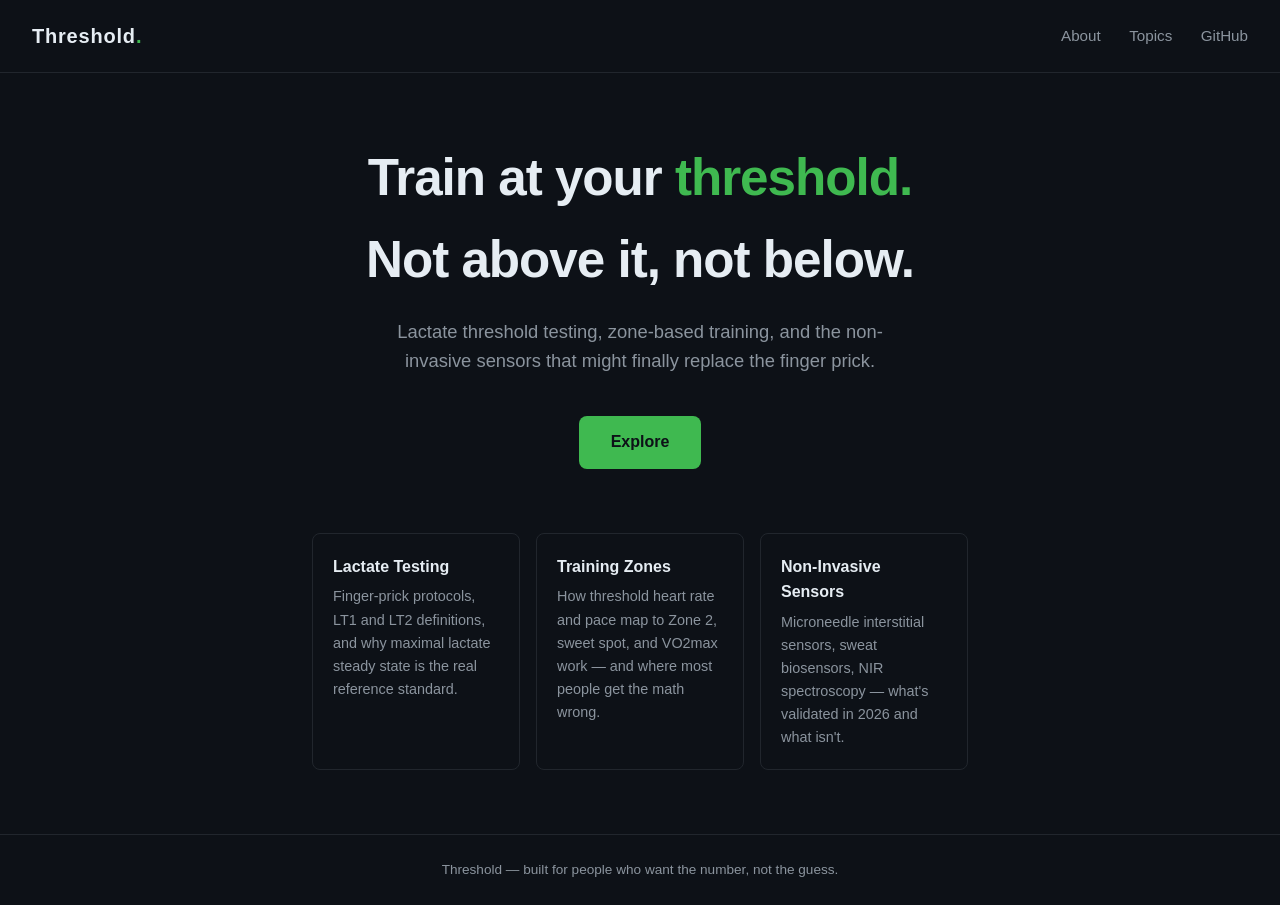
==== index.html @ e8a2cbba "Initial Threshold landing page — lactate threshold focus" ====
<!DOCTYPE html>
<html lang="en">
<head>
  <meta charset="UTF-8">
  <meta name="viewport" content="width=device-width, initial-scale=1.0">
  <title>Threshold</title>
  <meta name="description" content="Lactate threshold testing, training zones, and the science of going faster without burning out.">
  <style>
    :root {
      --bg: #0d1117;
      --fg: #e6edf3;
      --muted: #8b949e;
      --accent: #3fb950;
      --line: #21262d;
    }
    * { margin: 0; padding: 0; box-sizing: border-box; }
    body {
      font-family: -apple-system, BlinkMacSystemFont, 'Segoe UI', Helvetica, Arial, sans-serif;
      background: var(--bg);
      color: var(--fg);
      line-height: 1.6;
      min-height: 100vh;
      display: flex;
      flex-direction: column;
    }
    header {
      border-bottom: 1px solid var(--line);
      padding: 1.25rem 2rem;
      display: flex;
      justify-content: space-between;
      align-items: center;
    }
    .logo {
      font-weight: 700;
      font-size: 1.25rem;
      letter-spacing: 0.04em;
    }
    .logo span { color: var(--accent); }
    nav a {
      color: var(--muted);
      text-decoration: none;
      margin-left: 1.5rem;
      font-size: 0.95rem;
    }
    nav a:hover { color: var(--fg); }
    main {
      flex: 1;
      max-width: 720px;
      margin: 0 auto;
      padding: 4rem 2rem;
      text-align: center;
    }
    h1 {
      font-size: clamp(2rem, 5vw, 3.2rem);
      font-weight: 800;
      letter-spacing: -0.02em;
      margin-bottom: 1rem;
    }
    h1 em {
      font-style: normal;
      color: var(--accent);
    }
    .sub {
      color: var(--muted);
      font-size: 1.15rem;
      max-width: 540px;
      margin: 0 auto 2.5rem;
    }
    .cta {
      display: inline-block;
      background: var(--accent);
      color: #0d1117;
      font-weight: 700;
      padding: 0.85rem 2rem;
      border-radius: 8px;
      text-decoration: none;
      font-size: 1rem;
      transition: transform 0.15s ease, box-shadow 0.15s ease;
    }
    .cta:hover {
      transform: translateY(-2px);
      box-shadow: 0 8px 24px rgba(63, 185, 80, 0.25);
    }
    .topics {
      display: grid;
      grid-template-columns: repeat(auto-fit, minmax(200px, 1fr));
      gap: 1rem;
      margin-top: 4rem;
      text-align: left;
    }
    .topic {
      border: 1px solid var(--line);
      border-radius: 8px;
      padding: 1.25rem;
    }
    .topic h3 {
      font-size: 1rem;
      margin-bottom: 0.4rem;
    }
    .topic p {
      color: var(--muted);
      font-size: 0.9rem;
    }
    footer {
      border-top: 1px solid var(--line);
      padding: 1.5rem 2rem;
      color: var(--muted);
      font-size: 0.85rem;
      text-align: center;
    }
  </style>
</head>
<body>
  <header>
    <div class="logo">Threshold<span>.</span></div>
    <nav>
      <a href="#about">About</a>
      <a href="#topics">Topics</a>
      <a href="https://github.com/ageoffron/Threshold">GitHub</a>
    </nav>
  </header>
  <main>
    <h1>Train at your <em>threshold.</em><br>Not above it, not below.</h1>
    <p class="sub">Lactate threshold testing, zone-based training, and the non-invasive sensors that might finally replace the finger prick.</p>
    <a class="cta" href="#topics">Explore</a>
    <div class="topics" id="topics">
      <div class="topic">
        <h3>Lactate Testing</h3>
        <p>Finger-prick protocols, LT1 and LT2 definitions, and why maximal lactate steady state is the real reference standard.</p>
      </div>
      <div class="topic">
        <h3>Training Zones</h3>
        <p>How threshold heart rate and pace map to Zone 2, sweet spot, and VO2max work — and where most people get the math wrong.</p>
      </div>
      <div class="topic">
        <h3>Non-Invasive Sensors</h3>
        <p>Microneedle interstitial sensors, sweat biosensors, NIR spectroscopy — what's validated in 2026 and what isn't.</p>
      </div>
    </div>
  </main>
  <footer>Threshold — built for people who want the number, not the guess.</footer>
</body>
</html>
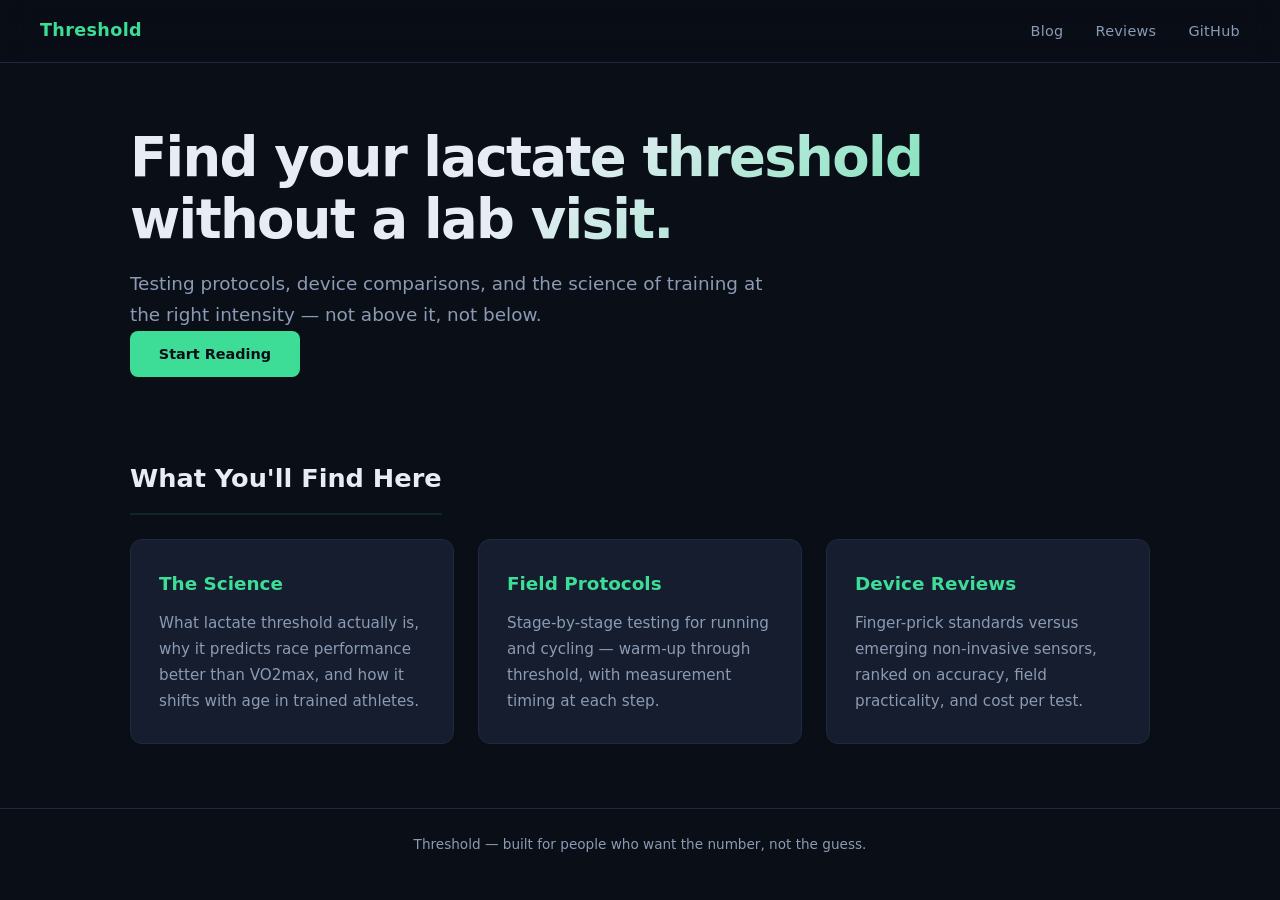
==== commit 86cebe56: "Rebuild homepage as clean landing; add interactive Chart.js lactate curve to blog post" ====
--- a/index.html
+++ b/index.html
@@ -4,140 +4,41 @@
   <meta charset="UTF-8">
   <meta name="viewport" content="width=device-width, initial-scale=1.0">
   <title>Threshold</title>
-  <meta name="description" content="Lactate threshold testing, training zones, and the science of going faster without burning out.">
-  <style>
-    :root {
-      --bg: #0d1117;
-      --fg: #e6edf3;
-      --muted: #8b949e;
-      --accent: #3fb950;
-      --line: #21262d;
-    }
-    * { margin: 0; padding: 0; box-sizing: border-box; }
-    body {
-      font-family: -apple-system, BlinkMacSystemFont, 'Segoe UI', Helvetica, Arial, sans-serif;
-      background: var(--bg);
-      color: var(--fg);
-      line-height: 1.6;
-      min-height: 100vh;
-      display: flex;
-      flex-direction: column;
-    }
-    header {
-      border-bottom: 1px solid var(--line);
-      padding: 1.25rem 2rem;
-      display: flex;
-      justify-content: space-between;
-      align-items: center;
-    }
-    .logo {
-      font-weight: 700;
-      font-size: 1.25rem;
-      letter-spacing: 0.04em;
-    }
-    .logo span { color: var(--accent); }
-    nav a {
-      color: var(--muted);
-      text-decoration: none;
-      margin-left: 1.5rem;
-      font-size: 0.95rem;
-    }
-    nav a:hover { color: var(--fg); }
-    main {
-      flex: 1;
-      max-width: 720px;
-      margin: 0 auto;
-      padding: 4rem 2rem;
-      text-align: center;
-    }
-    h1 {
-      font-size: clamp(2rem, 5vw, 3.2rem);
-      font-weight: 800;
-      letter-spacing: -0.02em;
-      margin-bottom: 1rem;
-    }
-    h1 em {
-      font-style: normal;
-      color: var(--accent);
-    }
-    .sub {
-      color: var(--muted);
-      font-size: 1.15rem;
-      max-width: 540px;
-      margin: 0 auto 2.5rem;
-    }
-    .cta {
-      display: inline-block;
-      background: var(--accent);
-      color: #0d1117;
-      font-weight: 700;
-      padding: 0.85rem 2rem;
-      border-radius: 8px;
-      text-decoration: none;
-      font-size: 1rem;
-      transition: transform 0.15s ease, box-shadow 0.15s ease;
-    }
-    .cta:hover {
-      transform: translateY(-2px);
-      box-shadow: 0 8px 24px rgba(63, 185, 80, 0.25);
-    }
-    .topics {
-      display: grid;
-      grid-template-columns: repeat(auto-fit, minmax(200px, 1fr));
-      gap: 1rem;
-      margin-top: 4rem;
-      text-align: left;
-    }
-    .topic {
-      border: 1px solid var(--line);
-      border-radius: 8px;
-      padding: 1.25rem;
-    }
-    .topic h3 {
-      font-size: 1rem;
-      margin-bottom: 0.4rem;
-    }
-    .topic p {
-      color: var(--muted);
-      font-size: 0.9rem;
-    }
-    footer {
-      border-top: 1px solid var(--line);
-      padding: 1.5rem 2rem;
-      color: var(--muted);
-      font-size: 0.85rem;
-      text-align: center;
-    }
-  </style>
+  <meta name="description" content="Find your lactate threshold without a lab visit. Testing methods, device reviews, and training science.">
+  <link rel="stylesheet" href="styles.css">
 </head>
 <body>
+  <nav>
+    <a href="index.html">Threshold</a>
+    <a href="blog.html">Blog</a>
+    <a href="reviews.html">Reviews</a>
+    <a href="https://github.com/ageoffron/Threshold">GitHub</a>
+  </nav>
+
   <header>
-    <div class="logo">Threshold<span>.</span></div>
-    <nav>
-      <a href="#about">About</a>
-      <a href="#topics">Topics</a>
-      <a href="https://github.com/ageoffron/Threshold">GitHub</a>
-    </nav>
+    <h1>Find your lactate threshold<br>without a lab visit.</h1>
+    <p>Testing protocols, device comparisons, and the science of training at the right intensity — not above it, not below.</p>
+    <a class="btn" href="blog.html">Start Reading</a>
   </header>
-  <main>
-    <h1>Train at your <em>threshold.</em><br>Not above it, not below.</h1>
-    <p class="sub">Lactate threshold testing, zone-based training, and the non-invasive sensors that might finally replace the finger prick.</p>
-    <a class="cta" href="#topics">Explore</a>
-    <div class="topics" id="topics">
-      <div class="topic">
-        <h3>Lactate Testing</h3>
-        <p>Finger-prick protocols, LT1 and LT2 definitions, and why maximal lactate steady state is the real reference standard.</p>
+
+  <section>
+    <h2>What You'll Find Here</h2>
+    <div class="card-grid">
+      <div class="card">
+        <h3>The Science</h3>
+        <p>What lactate threshold actually is, why it predicts race performance better than VO2max, and how it shifts with age in trained athletes.</p>
       </div>
-      <div class="topic">
-        <h3>Training Zones</h3>
-        <p>How threshold heart rate and pace map to Zone 2, sweet spot, and VO2max work — and where most people get the math wrong.</p>
+      <div class="card">
+        <h3>Field Protocols</h3>
+        <p>Stage-by-stage testing for running and cycling — warm-up through threshold, with measurement timing at each step.</p>
       </div>
-      <div class="topic">
-        <h3>Non-Invasive Sensors</h3>
-        <p>Microneedle interstitial sensors, sweat biosensors, NIR spectroscopy — what's validated in 2026 and what isn't.</p>
+      <div class="card">
+        <h3>Device Reviews</h3>
+        <p>Finger-prick standards versus emerging non-invasive sensors, ranked on accuracy, field practicality, and cost per test.</p>
       </div>
     </div>
-  </main>
-  <footer>Threshold — built for people who want the number, not the guess.</footer>
+  </section>
+
+  <footer style="border-top:1px solid var(--border);padding:1.5rem 2.5rem;color:var(--text-muted);font-size:0.85rem;text-align:center;">Threshold — built for people who want the number, not the guess.</footer>
 </body>
 </html>
--- a/styles.css
+++ b/styles.css
@@ -0,0 +1,366 @@
+/* Threshold — lactate threshold testing & sensor landscape */
+:root {
+  --bg: #0a0e17;
+  --bg-elevated: #111827;
+  --bg-card: #151d2e;
+  --border: #1e2a3f;
+  --text: #e8edf5;
+  --text-muted: #8b9bb4;
+  --accent: #3ddc97;
+  --accent-dim: rgba(61, 220, 151, 0.12);
+  --accent-hover: #5ae8a8;
+  --danger: #ff6b6b;
+  --warning: #f5a623;
+  --radius: 12px;
+  --radius-sm: 8px;
+  --shadow: 0 4px 24px rgba(0, 0, 0, 0.35);
+  --font: 'Segoe UI', system-ui, -apple-system, sans-serif;
+  --mono: 'SF Mono', 'Fira Code', ui-monospace, monospace;
+}
+
+* { margin: 0; padding: 0; box-sizing: border-box; }
+
+html { scroll-behavior: smooth; }
+
+body {
+  font-family: var(--font);
+  background: var(--bg);
+  color: var(--text);
+  line-height: 1.7;
+  min-height: 100vh;
+}
+
+/* ── Nav ─────────────────────────────────────────────── */
+nav {
+  position: sticky;
+  top: 0;
+  z-index: 100;
+  display: flex;
+  align-items: center;
+  gap: 2rem;
+  padding: 1rem 2.5rem;
+  background: rgba(10, 14, 23, 0.85);
+  backdrop-filter: blur(14px);
+  border-bottom: 1px solid var(--border);
+}
+
+nav a {
+  color: var(--text-muted);
+  text-decoration: none;
+  font-size: 0.9rem;
+  font-weight: 500;
+  letter-spacing: 0.02em;
+  transition: color 0.2s;
+}
+
+nav a:first-child {
+  color: var(--accent);
+  font-weight: 700;
+  font-size: 1.1rem;
+  margin-right: auto;
+}
+
+nav a:hover { color: var(--text); }
+
+/* ── Header ──────────────────────────────────────────── */
+header {
+  max-width: 1100px;
+  margin: 0 auto;
+  padding: 4rem 2.5rem 2.5rem;
+}
+
+header h1 {
+  font-size: clamp(2.2rem, 5vw, 3.4rem);
+  font-weight: 800;
+  letter-spacing: -0.03em;
+  line-height: 1.15;
+  background: linear-gradient(135deg, var(--text) 40%, var(--accent));
+  -webkit-background-clip: text;
+  background-clip: text;
+  -webkit-text-fill-color: transparent;
+}
+
+header p {
+  margin-top: 1rem;
+  color: var(--text-muted);
+  font-size: 1.15rem;
+  max-width: 640px;
+}
+
+/* ── Sections ────────────────────────────────────────── */
+section {
+  max-width: 1100px;
+  margin: 0 auto;
+  padding: 2.5rem 2.5rem 4rem;
+}
+
+section h2 {
+  font-size: 1.6rem;
+  font-weight: 700;
+  margin-bottom: 1.5rem;
+  padding-bottom: 0.75rem;
+  border-bottom: 2px solid var(--accent-dim);
+  display: inline-block;
+}
+
+/* ── Cards ───────────────────────────────────────────── */
+.card-grid {
+  display: grid;
+  grid-template-columns: repeat(auto-fit, minmax(280px, 1fr));
+  gap: 1.5rem;
+}
+
+.card {
+  background: var(--bg-card);
+  border: 1px solid var(--border);
+  border-radius: var(--radius);
+  padding: 1.75rem;
+  transition: transform 0.25s, border-color 0.25s, box-shadow 0.25s;
+}
+
+.card:hover {
+  transform: translateY(-4px);
+  border-color: var(--accent);
+  box-shadow: var(--shadow);
+}
+
+.card h3 {
+  color: var(--accent);
+  font-size: 1.15rem;
+  margin-bottom: 0.75rem;
+}
+
+.card p { color: var(--text-muted); font-size: 0.95rem; }
+
+/* ── Device review cards ─────────────────────────────── */
+.review-grid {
+  display: grid;
+  grid-template-columns: repeat(auto-fit, minmax(300px, 1fr));
+  gap: 1.75rem;
+}
+
+.device-card {
+  background: var(--bg-card);
+  border: 1px solid var(--border);
+  border-radius: var(--radius);
+  padding: 2rem;
+  transition: border-color 0.25s, box-shadow 0.25s;
+  cursor: pointer;
+}
+
+.device-card:hover {
+  border-color: var(--accent);
+  box-shadow: var(--shadow);
+}
+
+.device-card.expanded { border-color: var(--accent); }
+
+.device-header {
+  display: flex;
+  align-items: center;
+  justify-content: space-between;
+  margin-bottom: 0.75rem;
+}
+
+.device-header h2 {
+  font-size: 1.35rem;
+  border: none;
+  padding: 0;
+  margin: 0;
+}
+
+.badge {
+  font-size: 0.7rem;
+  font-weight: 700;
+  text-transform: uppercase;
+  letter-spacing: 0.08em;
+  padding: 0.3rem 0.7rem;
+  border-radius: 100px;
+  background: var(--accent-dim);
+  color: var(--accent);
+}
+
+.badge:nth-of-type(2) { background: rgba(245, 166, 35, 0.15); color: var(--warning); }
+
+.tagline {
+  color: var(--text-muted);
+  font-size: 0.95rem;
+  margin-bottom: 1.25rem;
+}
+
+.specs {
+  list-style: none;
+  margin-bottom: 1.5rem;
+}
+
+.specs li {
+  display: flex;
+  justify-content: space-between;
+  padding: 0.5rem 0;
+  border-bottom: 1px solid var(--border);
+  font-size: 0.9rem;
+}
+
+.specs .pending { color: var(--text-muted); font-style: italic; }
+
+.affiliate { text-align: center; }
+
+.btn {
+  display: inline-block;
+  padding: 0.7rem 1.8rem;
+  background: var(--accent);
+  color: var(--bg);
+  font-weight: 700;
+  font-size: 0.9rem;
+  text-decoration: none;
+  border-radius: var(--radius-sm);
+  transition: background 0.2s, transform 0.2s;
+}
+
+.btn:hover {
+  background: var(--accent-hover);
+  transform: translateY(-2px);
+}
+
+.affiliate small {
+  display: block;
+  margin-top: 0.6rem;
+  color: var(--text-muted);
+  font-size: 0.7rem;
+}
+
+.device-card.placeholder {
+  border-style: dashed;
+  opacity: 0.5;
+  cursor: default;
+}
+
+.device-card.placeholder:hover {
+  transform: none;
+  border-color: var(--border);
+  box-shadow: none;
+}
+
+/* ── Blog ────────────────────────────────────────────── */
+.blog-list { display: flex; flex-direction: column; gap: 1.5rem; }
+
+.blog-post {
+  background: var(--bg-card);
+  border: 1px solid var(--border);
+  border-radius: var(--radius);
+  padding: 2rem;
+  transition: border-color 0.25s;
+}
+
+.blog-post:hover { border-color: var(--accent); }
+
+.blog-post a { text-decoration: none; color: inherit; }
+
+.blog-post h2 {
+  font-size: 1.4rem;
+  border: none;
+  padding: 0;
+  margin-bottom: 0.5rem;
+  color: var(--text);
+}
+
+.blog-post time {
+  color: var(--accent);
+  font-size: 0.85rem;
+  font-weight: 600;
+}
+
+.blog-post p {
+  color: var(--text-muted);
+  margin-top: 0.75rem;
+}
+
+.blog-post.placeholder { opacity: 0.45; }
+
+/* ── Blog post template ──────────────────────────────── */
+.post-header {
+  max-width: 760px;
+  margin: 0 auto;
+  padding: 4rem 2.5rem 2rem;
+}
+
+.post-header h1 {
+  font-size: clamp(1.8rem, 4vw, 2.6rem);
+  font-weight: 800;
+  letter-spacing: -0.02em;
+  line-height: 1.2;
+}
+
+.post-header time {
+  color: var(--accent);
+  font-size: 0.9rem;
+  font-weight: 600;
+}
+
+.post-body {
+  max-width: 760px;
+  margin: 0 auto;
+  padding: 0 2.5rem 4rem;
+}
+
+.post-body h2 {
+  font-size: 1.35rem;
+  margin: 2.5rem 0 1rem;
+  border: none;
+  padding: 0;
+  color: var(--accent);
+}
+
+.post-body p { margin-bottom: 1.25rem; color: var(--text-muted); }
+
+.post-body .lede {
+  font-size: 1.2rem;
+  color: var(--text);
+  font-weight: 500;
+  line-height: 1.6;
+}
+
+.callout {
+  background: var(--accent-dim);
+  border-left: 4px solid var(--accent);
+  border-radius: 0 var(--radius-sm) var(--radius-sm) 0;
+  padding: 1.25rem 1.5rem;
+  margin: 1.5rem 0;
+  color: var(--text);
+}
+
+.post-body footer {
+  margin-top: 3rem;
+  padding-top: 1.5rem;
+  border-top: 1px solid var(--border);
+}
+
+.post-body footer a {
+  color: var(--accent);
+  text-decoration: none;
+  font-weight: 600;
+}
+
+.post-body footer a:hover { text-decoration: underline; }
+
+/* ── Chart container ─────────────────────────────────── */
+.chart-container {
+  background: var(--bg-elevated);
+  border: 1px solid var(--border);
+  border-radius: var(--radius);
+  padding: 1.5rem;
+  margin: 1.5rem 0;
+}
+
+/* ── Responsive ──────────────────────────────────────── */
+@media (max-width: 768px) {
+  nav { padding: 1rem 1.25rem; gap: 1rem; flex-wrap: wrap; }
+  header, section { padding-left: 1.25rem; padding-right: 1.25rem; }
+  .post-header, .post-body { padding-left: 1.25rem; padding-right: 1.25rem; }
+}
+
+/* ── Scrollbar ───────────────────────────────────────── */
+::-webkit-scrollbar { width: 8px; }
+::-webkit-scrollbar-track { background: var(--bg); }
+::-webkit-scrollbar-thumb { background: var(--border); border-radius: 4px; }
+::-webkit-scrollbar-thumb:hover { background: var(--text-muted); }
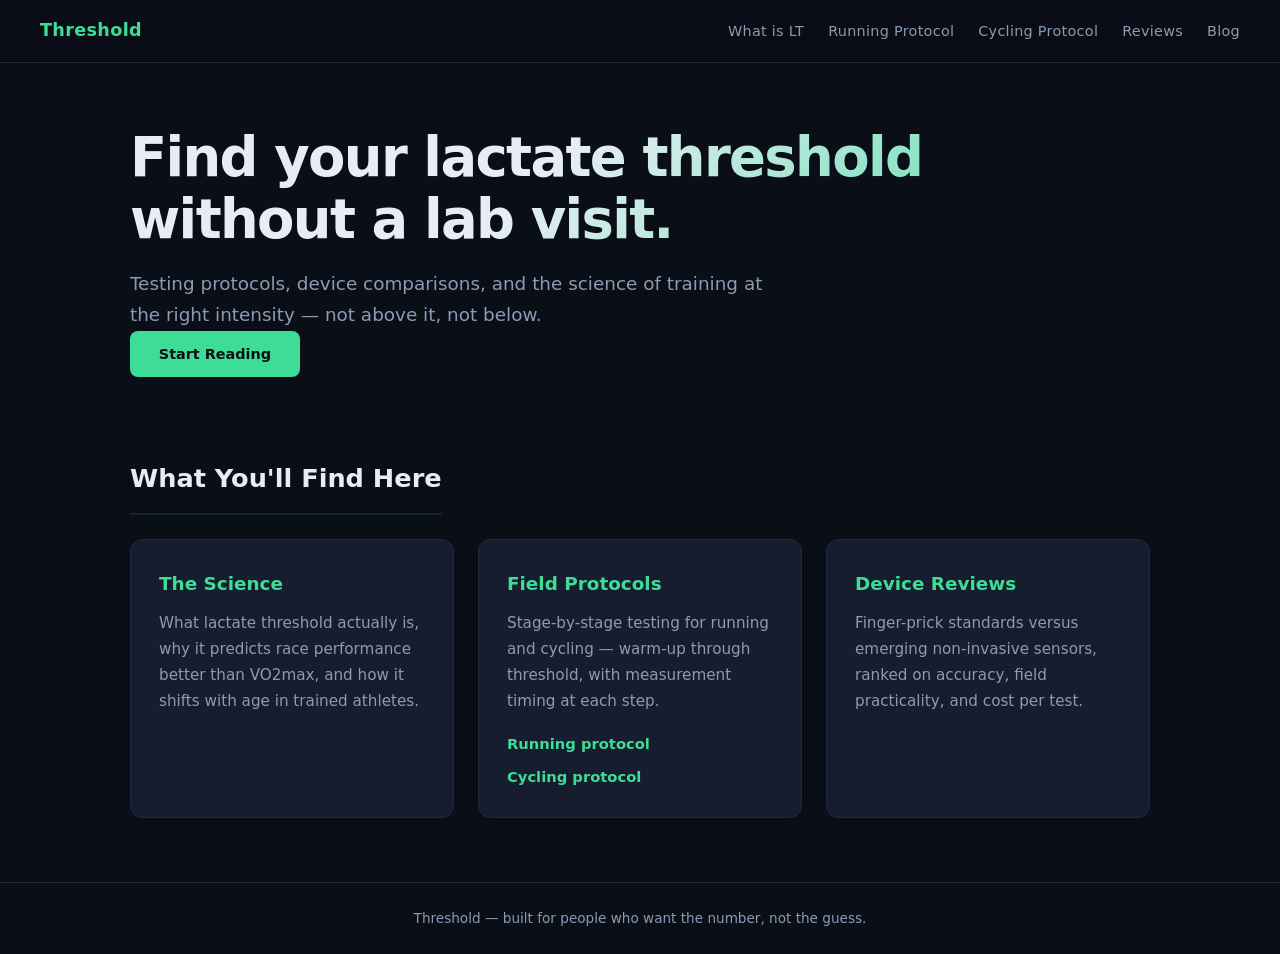
==== commit 8f2c616a: "Add running and cycling lactate field protocols Publish stage-by-stage self-test pages with sampling" ====
--- a/index.html
+++ b/index.html
@@ -4,15 +4,18 @@
   <meta charset="UTF-8">
   <meta name="viewport" content="width=device-width, initial-scale=1.0">
   <title>Threshold</title>
+  <link rel="icon" href="favicon.svg" type="image/svg+xml">
   <meta name="description" content="Find your lactate threshold without a lab visit. Testing methods, device reviews, and training science.">
   <link rel="stylesheet" href="styles.css">
 </head>
 <body>
   <nav>
-    <a href="index.html">Threshold</a>
+    <a href="index.html" aria-current="page">Threshold</a>
+    <a href="posts/what-is-lactate-threshold.html">What is LT</a>
+    <a href="running-protocol.html">Running Protocol</a>
+    <a href="cycling-protocol.html">Cycling Protocol</a>
+    <a href="reviews.html">Reviews</a>
     <a href="blog.html">Blog</a>
-    <a href="reviews.html">Reviews</a>
-    <a href="https://github.com/ageoffron/Threshold">GitHub</a>
   </nav>
 
   <header>
@@ -31,6 +34,10 @@
       <div class="card">
         <h3>Field Protocols</h3>
         <p>Stage-by-stage testing for running and cycling — warm-up through threshold, with measurement timing at each step.</p>
+        <div class="card-links">
+          <a href="running-protocol.html">Running protocol</a>
+          <a href="cycling-protocol.html">Cycling protocol</a>
+        </div>
       </div>
       <div class="card">
         <h3>Device Reviews</h3>
--- a/styles.css
+++ b/styles.css
@@ -20,7 +20,10 @@
 
 * { margin: 0; padding: 0; box-sizing: border-box; }
 
-html { scroll-behavior: smooth; }
+html {
+  scroll-behavior: smooth;
+  scroll-padding-top: 5rem;
+}
 
 body {
   font-family: var(--font);
@@ -37,7 +40,8 @@
   z-index: 100;
   display: flex;
   align-items: center;
-  gap: 2rem;
+  flex-wrap: wrap;
+  gap: 0.75rem 1.5rem;
   padding: 1rem 2.5rem;
   background: rgba(10, 14, 23, 0.85);
   backdrop-filter: blur(14px);
@@ -50,8 +54,11 @@
   font-size: 0.9rem;
   font-weight: 500;
   letter-spacing: 0.02em;
+  white-space: nowrap;
   transition: color 0.2s;
 }
+
+nav a[aria-current="page"] { color: var(--text); }
 
 nav a:first-child {
   color: var(--accent);
@@ -132,6 +139,29 @@
 
 .card p { color: var(--text-muted); font-size: 0.95rem; }
 
+.card-links,
+.text-links {
+  display: flex;
+  flex-wrap: wrap;
+  gap: 0.5rem 1.25rem;
+}
+
+.card-links { margin-top: 1rem; }
+
+.card-links a,
+.text-links a {
+  color: var(--accent);
+  font-weight: 600;
+  font-size: 0.92rem;
+  text-decoration: none;
+}
+
+.card-links a:hover,
+.text-links a:hover {
+  color: var(--accent-hover);
+  text-decoration: underline;
+}
+
 /* ── Device review cards ─────────────────────────────── */
 .review-grid {
   display: grid;
@@ -213,7 +243,11 @@
   font-weight: 700;
   font-size: 0.9rem;
   text-decoration: none;
+  border: 0;
   border-radius: var(--radius-sm);
+  cursor: pointer;
+  font-family: inherit;
+  line-height: inherit;
   transition: background 0.2s, transform 0.2s;
 }
 
@@ -312,6 +346,20 @@
 }
 
 .post-body p { margin-bottom: 1.25rem; color: var(--text-muted); }
+
+.post-body a {
+  color: var(--accent);
+  font-weight: 600;
+  text-decoration: none;
+}
+
+.post-body a:hover { text-decoration: underline; }
+
+.post-body a.btn,
+.post-body a.btn:hover {
+  color: var(--bg);
+  text-decoration: none;
+}
 
 .post-body .lede {
   font-size: 1.2rem;
@@ -329,6 +377,11 @@
   color: var(--text);
 }
 
+.callout ul,
+.callout ol { margin: 0.5rem 0 0 1.1rem; }
+
+.callout li { margin: 0.3rem 0; }
+
 .post-body footer {
   margin-top: 3rem;
   padding-top: 1.5rem;
@@ -352,11 +405,208 @@
   margin: 1.5rem 0;
 }
 
+/* ── Field protocols ─────────────────────────────────── */
+header.protocol-header,
+main.protocol { max-width: 900px; }
+
+.protocol-header .eyebrow {
+  margin: 0 0 0.75rem;
+  color: var(--accent);
+  font-size: 0.78rem;
+  font-weight: 700;
+  letter-spacing: 0.08em;
+  text-transform: uppercase;
+}
+
+.protocol-header .dek { max-width: 68ch; }
+
+.protocol-header .text-links { margin-top: 1.25rem; }
+
+.protocol ul,
+.protocol ol {
+  margin: 0 0 1.25rem 1.2rem;
+  color: var(--text-muted);
+}
+
+.protocol li { margin: 0.4rem 0; }
+
+.protocol li strong,
+.protocol td strong { color: var(--text); font-weight: 600; }
+
+.protocol h3 {
+  color: var(--text);
+  font-size: 1.05rem;
+  margin: 1.75rem 0 0.55rem;
+}
+
+.table-scroll {
+  overflow-x: auto;
+  -webkit-overflow-scrolling: touch;
+  margin: 0 0 1.25rem;
+}
+
+.protocol table {
+  width: 100%;
+  border-collapse: collapse;
+  margin: 0 0 1.25rem;
+  font-size: 0.92rem;
+}
+
+.table-scroll table { margin: 0; }
+
+.protocol th,
+.protocol td {
+  border: 1px solid var(--border);
+  padding: 0.55rem 0.7rem;
+  text-align: left;
+  vertical-align: top;
+}
+
+.protocol th {
+  background: var(--bg-elevated);
+  color: var(--text);
+  font-weight: 600;
+  font-size: 0.82rem;
+  letter-spacing: 0.02em;
+}
+
+.protocol td { color: var(--text-muted); }
+
+.stage-table th:first-child,
+.stage-table td:first-child {
+  width: 10.5rem;
+  white-space: nowrap;
+}
+
+.wide-table { min-width: 40rem; }
+
+.data-sheet td { height: 2.15rem; }
+
+.data-sheet td:first-child,
+.meta-table th {
+  color: var(--text);
+  font-weight: 600;
+  white-space: nowrap;
+}
+
+.meta-table th { width: 34%; }
+
+.notes-table td { height: 4.5rem; }
+
+.rpe-key {
+  font-size: 0.82rem;
+  color: var(--text-muted);
+  margin: -0.35rem 0 1.25rem;
+}
+
+.sheet .btn { margin: 0.25rem 0 1.25rem; }
+
+.sheet-kicker {
+  color: var(--accent);
+  font-size: 0.85rem;
+  font-weight: 700;
+  letter-spacing: 0.04em;
+  text-transform: uppercase;
+  margin-bottom: 0.75rem;
+}
+
+.scroll-hint {
+  display: none;
+  color: var(--text-muted);
+  font-size: 0.8rem;
+  margin: 0 0 0.4rem;
+}
+
+.disclaimer {
+  margin-top: 2.5rem;
+  padding-top: 1.25rem;
+  border-top: 1px solid var(--border);
+  font-size: 0.85rem;
+  color: var(--text-muted);
+}
+
 /* ── Responsive ──────────────────────────────────────── */
 @media (max-width: 768px) {
-  nav { padding: 1rem 1.25rem; gap: 1rem; flex-wrap: wrap; }
+  nav { padding: 0.85rem 1.1rem; gap: 0.45rem 0.85rem; }
+  nav a { font-size: 0.84rem; }
+  nav a:first-child {
+    flex-basis: 100%;
+    margin-right: 0;
+    font-size: 1.05rem;
+  }
   header, section { padding-left: 1.25rem; padding-right: 1.25rem; }
   .post-header, .post-body { padding-left: 1.25rem; padding-right: 1.25rem; }
+  .scroll-hint { display: block; }
+  html { scroll-padding-top: 8rem; }
+}
+
+/* ── Print ───────────────────────────────────────────── */
+@media print {
+  @page { margin: 1.4cm; }
+
+  nav,
+  .no-print,
+  .scroll-hint,
+  .chart-container { display: none !important; }
+
+  html, body {
+    background: #fff !important;
+    color: #111 !important;
+  }
+
+  body, p, li, td, th, h1, h2, h3, a, strong, time, label, .callout, .disclaimer, .lede, .rpe-key, .sheet-kicker {
+    color: #111 !important;
+    -webkit-text-fill-color: #111 !important;
+  }
+
+  h1, h2, h3 {
+    background: none !important;
+    -webkit-background-clip: border-box !important;
+    background-clip: border-box !important;
+  }
+
+  header, .post-header, .post-body, main.protocol, section {
+    max-width: none !important;
+    padding-left: 0 !important;
+    padding-right: 0 !important;
+  }
+
+  .post-header, header.protocol-header { padding-top: 0 !important; }
+
+  .callout {
+    background: #f3f3f3 !important;
+    border-left-color: #222 !important;
+  }
+
+  .protocol th,
+  .protocol td {
+    border-color: #222 !important;
+    background: #fff !important;
+    color: #111 !important;
+  }
+
+  .protocol th { background: #eee !important; }
+
+  .sheet {
+    break-before: page;
+    page-break-before: always;
+  }
+
+  .table-scroll { overflow: visible !important; }
+  .wide-table { min-width: 0 !important; }
+
+  tr {
+    break-inside: avoid;
+    page-break-inside: avoid;
+  }
+
+  thead { display: table-header-group; }
+
+  .data-sheet td { height: 1.65rem; }
+  .meta-table td { height: 1.45rem; }
+  .notes-table td { height: 4.5rem; }
+
+  a { text-decoration: none !important; }
 }
 
 /* ── Scrollbar ───────────────────────────────────────── */
